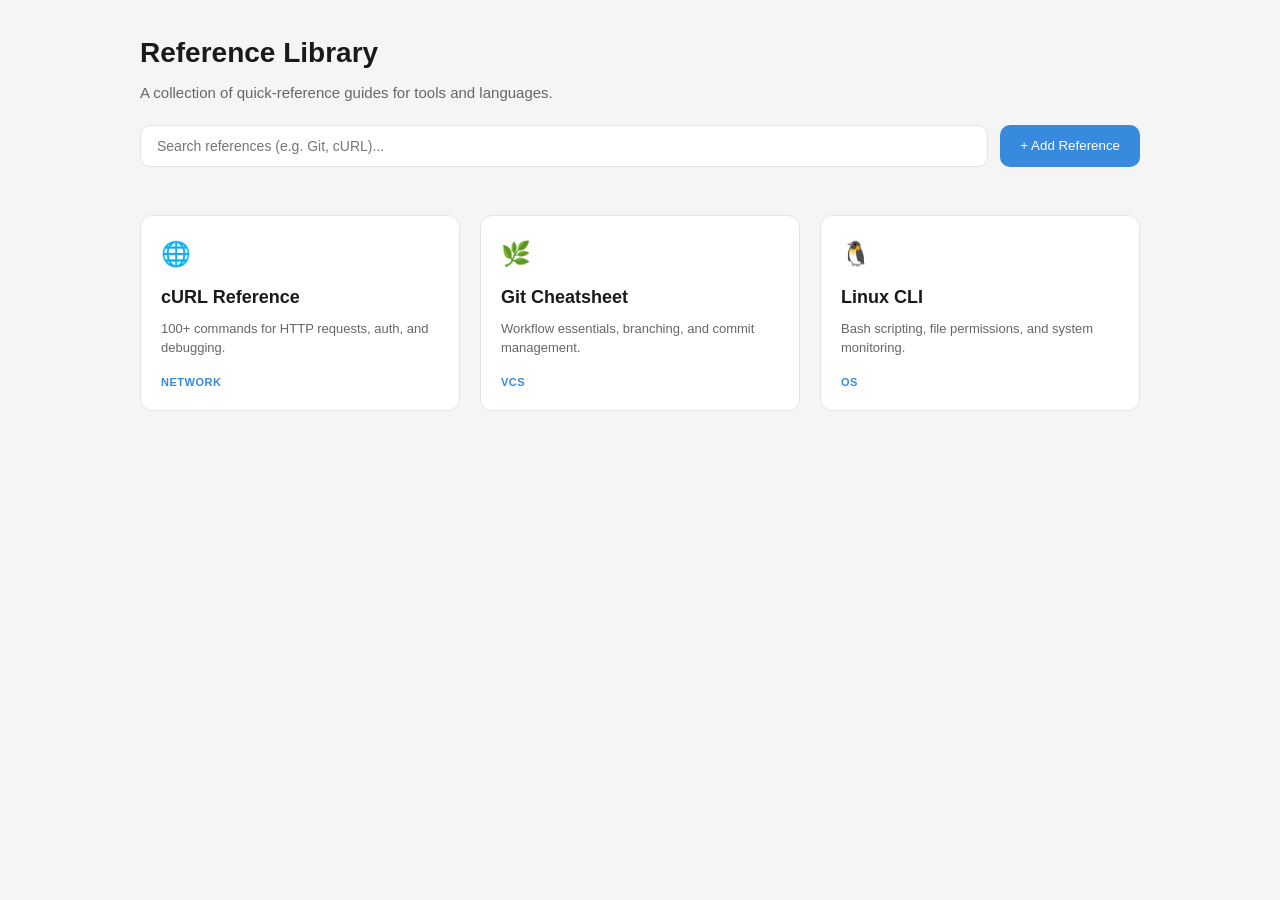
==== index.html @ efa0d5d6 "Rename home.html to index.html" ====
<!DOCTYPE html>
<html lang="en">
<head>
<meta charset="UTF-8" />
<meta name="viewport" content="width=device-width, initial-scale=1.0" />
<title>DevDocs — Master Reference Hub</title>
<style>
  *, *::before, *::after { box-sizing: border-box; margin: 0; padding: 0; }
  
  :root {
    --bg: #f5f5f5;
    --card-bg: #ffffff;
    --text: #1a1a1a;
    --subtitle: #666;
    --accent: #378ADD;
    --border: #e5e5e5;
  }

  @media (prefers-color-scheme: dark) {
    :root {
      --bg: #111;
      --card-bg: #1e1e1e;
      --text: #e5e5e5;
      --subtitle: #888;
      --accent: #4fa3f7;
      --border: #2a2a2a;
    }
  }

  body {
    font-family: -apple-system, BlinkMacSystemFont, "Segoe UI", Roboto, sans-serif;
    background: var(--bg);
    color: var(--text);
    padding: 2rem 1.5rem;
    line-height: 1.5;
  }

  header {
    max-width: 1000px;
    margin: 0 auto 3rem auto;
  }

  h1 { font-size: 28px; font-weight: 600; margin-bottom: 8px; }
  .subtitle { color: var(--subtitle); font-size: 15px; }

  /* Search & Controls */
  .controls {
    display: flex;
    gap: 12px;
    margin-top: 20px;
  }

  .search-box {
    flex: 1;
    padding: 12px 16px;
    border: 1px solid var(--border);
    border-radius: 10px;
    background: var(--card-bg);
    color: var(--text);
    outline: none;
    font-size: 14px;
  }

  .btn-add {
    background: var(--accent);
    color: white;
    border: none;
    padding: 0 20px;
    border-radius: 10px;
    font-weight: 500;
    cursor: pointer;
    transition: opacity 0.2s;
  }

  /* Grid Layout */
  .grid {
    display: grid;
    grid-template-columns: repeat(auto-fill, minmax(280px, 1fr));
    gap: 20px;
    max-width: 1000px;
    margin: 0 auto;
  }

  .doc-card {
    background: var(--card-bg);
    border: 1px solid var(--border);
    border-radius: 12px;
    padding: 20px;
    text-decoration: none;
    color: inherit;
    transition: transform 0.2s, box-shadow 0.2s;
    display: flex;
    flex-direction: column;
    justify-content: space-between;
  }

  .doc-card:hover {
    transform: translateY(-4px);
    box-shadow: 0 10px 20px rgba(0,0,0,0.1);
    border-color: var(--accent);
  }

  .doc-icon {
    font-size: 24px;
    margin-bottom: 12px;
    display: block;
  }

  .doc-title {
    font-size: 18px;
    font-weight: 600;
    margin-bottom: 8px;
    color: var(--text);
  }

  .doc-desc {
    font-size: 13px;
    color: var(--subtitle);
    margin-bottom: 16px;
  }

  .doc-meta {
    font-size: 11px;
    text-transform: uppercase;
    letter-spacing: 0.5px;
    font-weight: 700;
    color: var(--accent);
  }

  /* Modal Styles */
  .modal {
    display: none;
    position: fixed;
    top: 0; left: 0; width: 100%; height: 100%;
    background: rgba(0,0,0,0.6);
    align-items: center; justify-content: center;
    z-index: 100;
    backdrop-filter: blur(4px);
  }

  .modal-content {
    background: var(--card-bg);
    padding: 24px;
    border-radius: 16px;
    width: 90%;
    max-width: 400px;
    border: 1px solid var(--border);
  }

  .form-group { margin-bottom: 15px; }
  .form-group label { display: block; font-size: 12px; margin-bottom: 5px; color: var(--subtitle); }
  .form-group input { 
    width: 100%; padding: 10px; border-radius: 6px; 
    border: 1px solid var(--border); background: var(--bg); color: var(--text);
  }

  @media (max-width: 600px) {
    h1 { font-size: 22px; }
    .controls { flex-direction: column; }
    .btn-add { padding: 12px; }
  }
</style>
</head>
<body>

<header>
  <h1>Reference Library</h1>
  <p class="subtitle">A collection of quick-reference guides for tools and languages.</p>
  
  <div class="controls">
    <input type="text" class="search-box" id="search" placeholder="Search references (e.g. Git, cURL)...">
    <button class="btn-add" onclick="toggleModal(true)">+ Add Reference</button>
  </div>
</header>

<main class="grid" id="guideGrid"></main>

<div class="modal" id="addModal">
  <div class="modal-content">
    <h2 style="margin-bottom: 15px; font-size: 18px;">Add New Guide</h2>
    <div class="form-group">
      <label>Guide Title</label>
      <input type="text" id="newTitle" placeholder="e.g. Docker Commands">
    </div>
    <div class="form-group">
      <label>URL / File Path</label>
      <input type="text" id="newPath" placeholder="e.g. docs/docker.html">
    </div>
    <div class="form-group">
      <label>Description</label>
      <input type="text" id="newDesc" placeholder="Brief summary...">
    </div>
    <div style="display: flex; gap: 10px; margin-top: 20px;">
      <button class="btn-add" style="flex: 1;" onclick="addNewGuide()">Save Guide</button>
      <button class="btn-add" style="flex: 1; background: #666;" onclick="toggleModal(false)">Cancel</button>
    </div>
  </div>
</div>

<script>
  // Initial Guides - To add more files in the future, just add objects here
  let guides = [
    {
      title: "cURL Reference",
      desc: "100+ commands for HTTP requests, auth, and debugging.",
      path: "./curl.html", // Path to your provided code file
      icon: "🌐",
      tag: "Network"
    },
    {
      title: "Git Cheatsheet",
      desc: "Workflow essentials, branching, and commit management.",
      path: "./git_reference.html",
      icon: "🌿",
      tag: "VCS"
    },
    {
      title: "Linux CLI",
      desc: "Bash scripting, file permissions, and system monitoring.",
      path: "#",
      icon: "🐧",
      tag: "OS"
    }
  ];

  function renderGuides(filter = "") {
    const grid = document.getElementById('guideGrid');
    grid.innerHTML = "";
    
    const filtered = guides.filter(g => 
      g.title.toLowerCase().includes(filter.toLowerCase()) || 
      g.tag.toLowerCase().includes(filter.toLowerCase())
    );

    filtered.forEach(guide => {
      const card = document.createElement('a');
      card.href = guide.path;
      card.className = 'doc-card';
      card.innerHTML = `
        <div>
          <span class="doc-icon">${guide.icon}</span>
          <div class="doc-title">${guide.title}</div>
          <p class="doc-desc">${guide.desc}</p>
        </div>
        <div class="doc-meta">${guide.tag}</div>
      `;
      grid.appendChild(card);
    });
  }

  function toggleModal(show) {
    document.getElementById('addModal').style.display = show ? 'flex' : 'none';
  }

  function addNewGuide() {
    const title = document.getElementById('newTitle').value;
    const path = document.getElementById('newPath').value;
    const desc = document.getElementById('newDesc').value;

    if(title && path) {
      guides.push({ title, path, desc, icon: "📄", tag: "New" });
      renderGuides();
      toggleModal(false);
      // Optional: Clear inputs
      document.getElementById('newTitle').value = "";
      document.getElementById('newPath').value = "";
      document.getElementById('newDesc').value = "";
    }
  }

  document.getElementById('search').addEventListener('input', (e) => {
    renderGuides(e.target.value);
  });

  // Initial Render
  renderGuides();
</script>
</body>
</html>
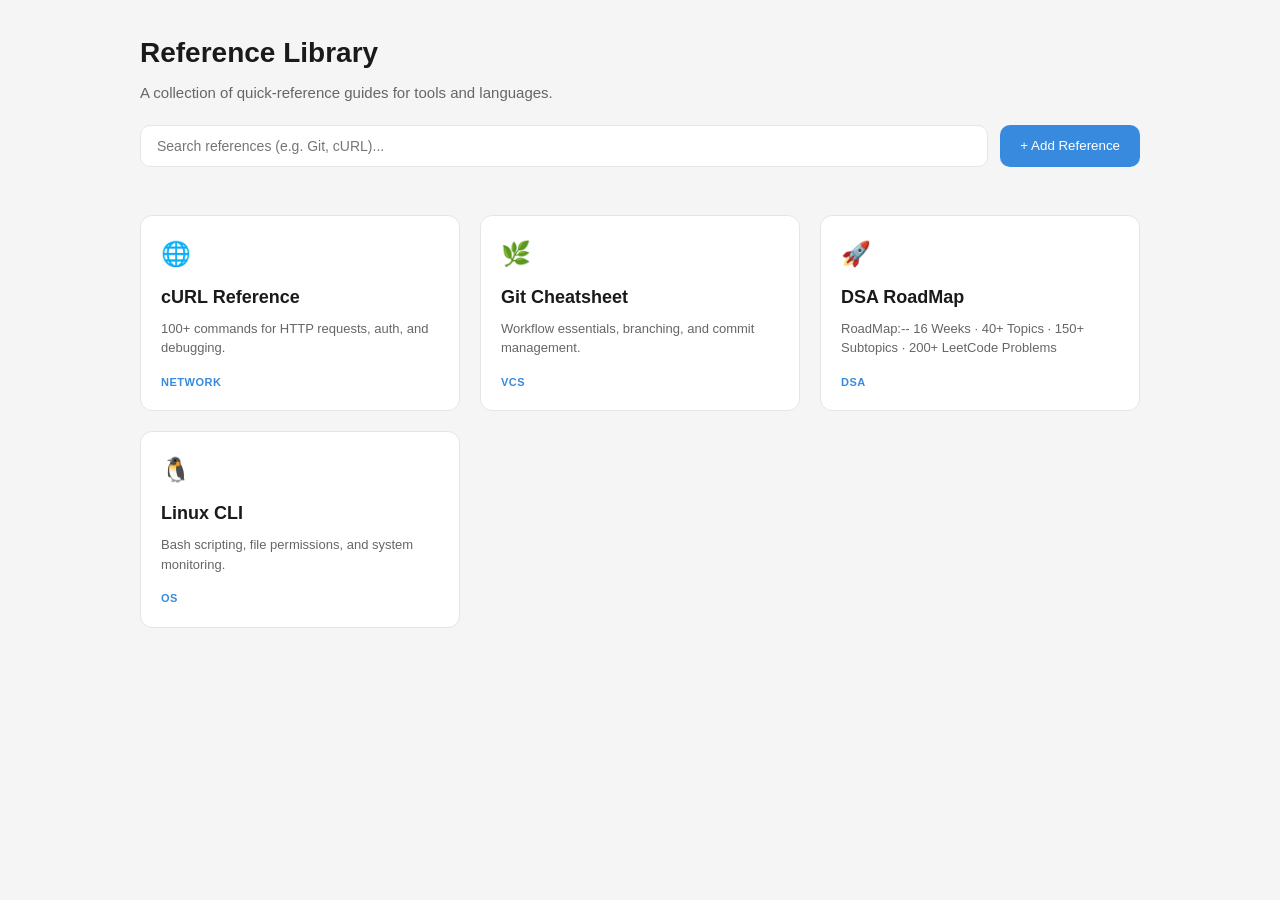
==== commit 348f19b6: "updated card for DSA" ====
--- a/index.html
+++ b/index.html
@@ -214,10 +214,17 @@
       icon: "🌿",
       tag: "VCS"
     },
+   {
+      title: "DSA RoadMap",
+      desc: "RoadMap:-- 16 Weeks · 40+ Topics · 150+ Subtopics · 200+ LeetCode Problems",
+      path: "./dsa_roadmap.html",
+      icon: "🚀",
+      tag: "DSA"
+    },
     {
       title: "Linux CLI",
       desc: "Bash scripting, file permissions, and system monitoring.",
-      path: "#",
+      path: "./linux.html",
       icon: "🐧",
       tag: "OS"
     }
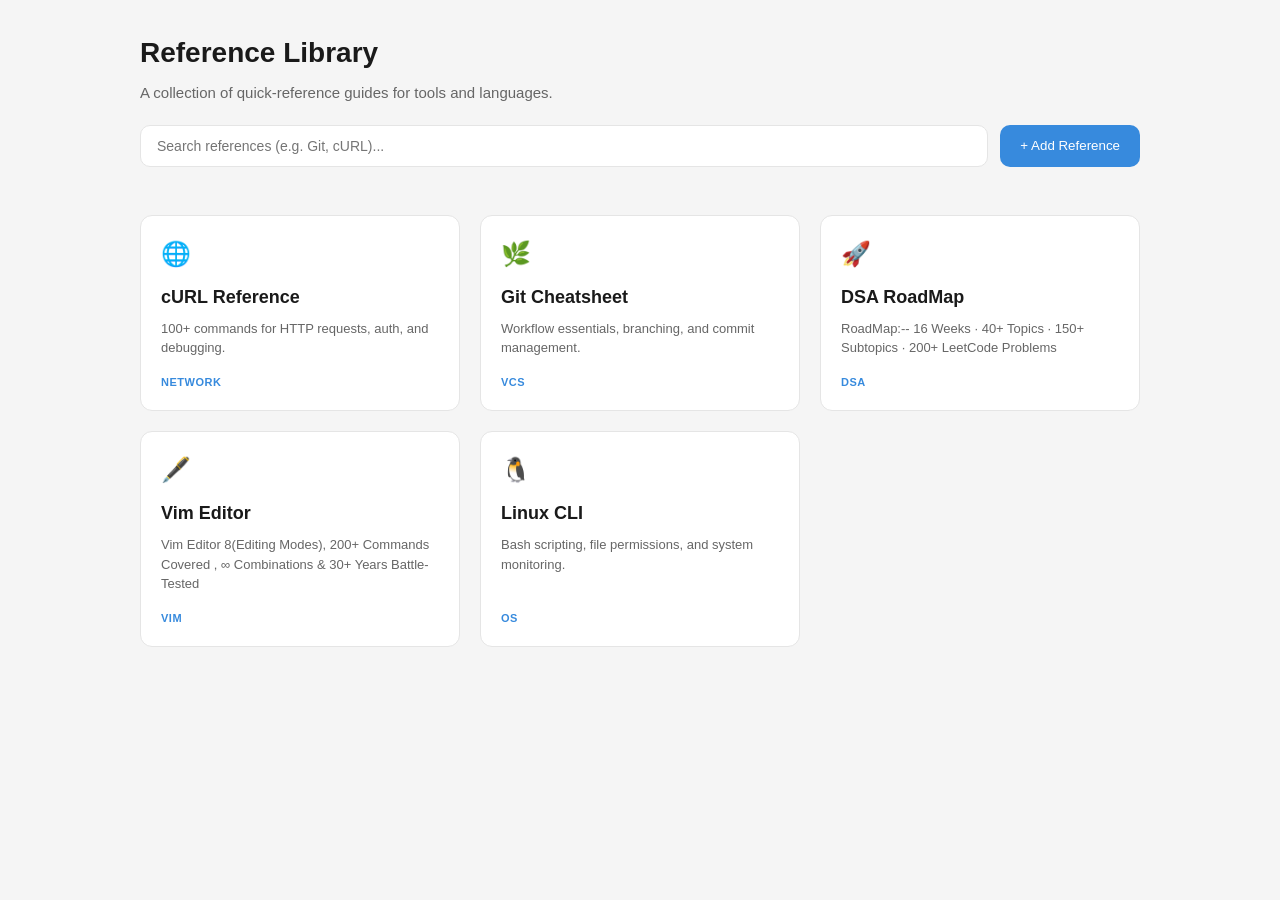
==== commit 4e2479ab: "Add Vim Editor section to index.html" ====
--- a/index.html
+++ b/index.html
@@ -221,6 +221,13 @@
       icon: "🚀",
       tag: "DSA"
     },
+   {
+      title: "Vim Editor",
+      desc: "Vim Editor 8(Editing Modes), 200+ Commands Covered , ∞ Combinations & 30+ Years Battle-Tested",
+      path: "./vim.html",
+      icon: "🖋️",
+      tag: "Vim"
+    },
     {
       title: "Linux CLI",
       desc: "Bash scripting, file permissions, and system monitoring.",
